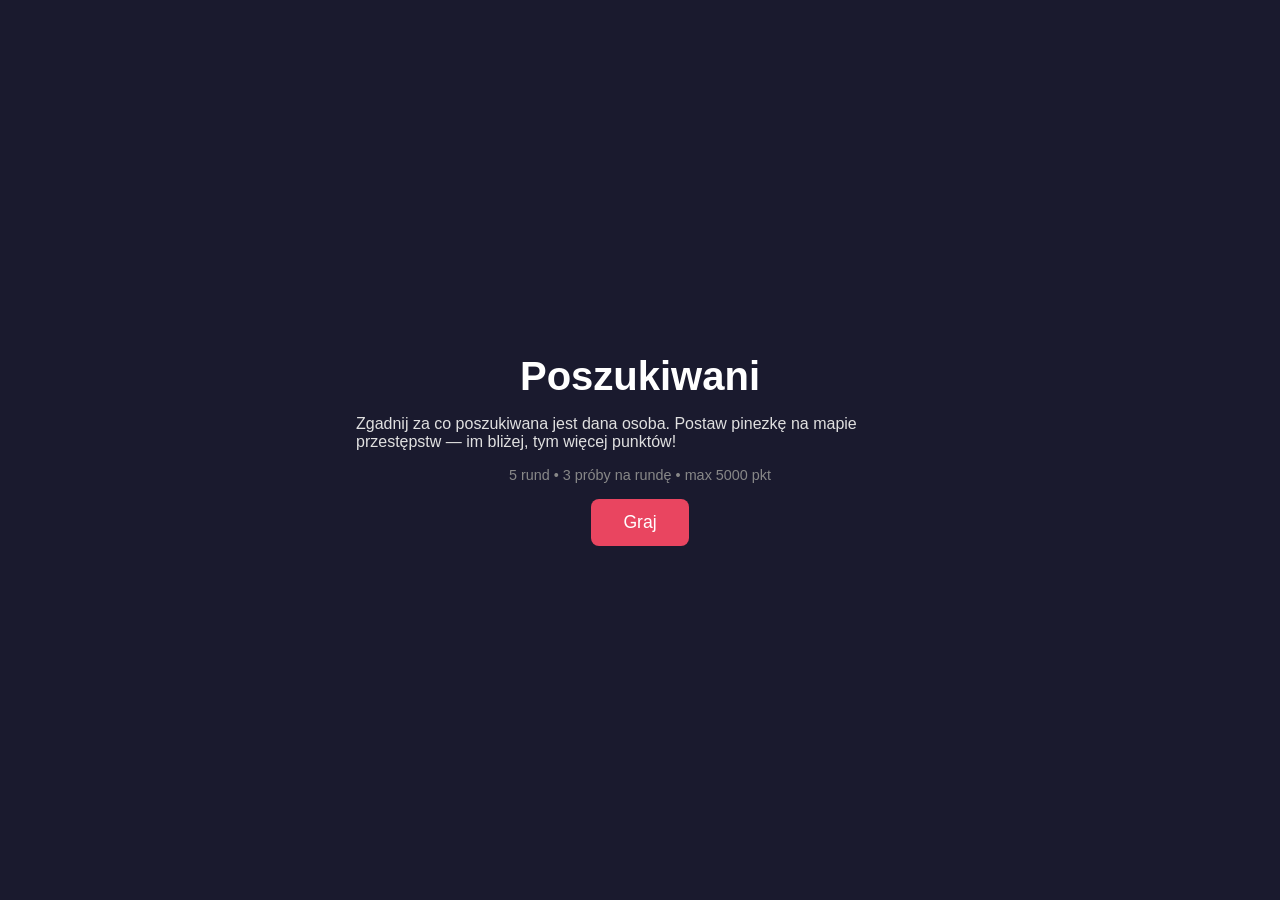
==== public/index.html @ fd069871 "chore: scaffold project structure with HTML, CSS, and config Co-Authored-By: Claude Sonnet 4.6 <nore" ====
<!DOCTYPE html>
<html lang="pl">
<head>
    <meta charset="UTF-8">
    <meta name="viewport" content="width=device-width, initial-scale=1.0">
    <title>Poszukiwani - Zgadnij za co</title>
    <link rel="stylesheet" href="css/style.css">
</head>
<body>
    <div id="screen-start" class="screen active">
        <h1>Poszukiwani</h1>
        <p>Zgadnij za co poszukiwana jest dana osoba. Postaw pinezkę na mapie przestępstw — im bliżej, tym więcej punktów!</p>
        <p class="rules">5 rund &bull; 3 próby na rundę &bull; max 5000 pkt</p>
        <button id="btn-play">Graj</button>
    </div>

    <div id="screen-round" class="screen">
        <div class="round-header">
            <span id="round-counter">Runda 1/5</span>
            <span id="attempt-counter">Próba 1/3</span>
            <span id="round-score">0 pkt</span>
        </div>
        <div class="round-content">
            <div class="person-panel">
                <img id="person-photo" src="" alt="Zdjęcie poszukiwanego">
                <div class="person-info">
                    <p id="person-name"></p>
                    <p id="person-age"></p>
                    <p id="person-gender"></p>
                    <p id="person-region"></p>
                </div>
            </div>
            <div id="map-container"></div>
        </div>
        <div id="feedback" class="feedback hidden"></div>
        <button id="btn-next" class="hidden">Następna runda</button>
    </div>

    <div id="screen-end" class="screen">
        <h2>Wynik</h2>
        <p id="total-score"></p>
        <div id="round-summary"></div>
        <button id="btn-share">Udostępnij wynik</button>
        <p id="share-confirm" class="hidden">Skopiowano!</p>
        <button id="btn-replay" disabled title="Nowa gra dostępna jutro">Zagraj ponownie</button>
    </div>

    <div id="screen-error" class="screen">
        <h2>Błąd</h2>
        <p>Nie udało się załadować danych. Spróbuj odświeżyć stronę.</p>
        <p id="error-details" style="color:#888;font-size:0.8rem;"></p>
    </div>

    <script src="js/scoring.js"></script>
    <script src="js/daily.js"></script>
    <script src="js/storage.js"></script>
    <script src="js/map.js"></script>
    <script src="js/share.js"></script>
    <script src="js/app.js"></script>
    <script src="js/main.js"></script>
</body>
</html>
---- public/css/style.css ----
* { margin: 0; padding: 0; box-sizing: border-box; }

body {
    font-family: -apple-system, BlinkMacSystemFont, 'Segoe UI', sans-serif;
    background: #1a1a2e;
    color: #e0e0e0;
    min-height: 100vh;
    display: flex;
    justify-content: center;
    align-items: center;
}

.screen { display: none; width: 100%; max-width: 600px; padding: 1rem; }
.screen.active { display: flex; flex-direction: column; align-items: center; gap: 1rem; }

h1 { font-size: 2.5rem; color: #fff; }
h2 { font-size: 1.8rem; color: #fff; }

button {
    background: #e94560;
    color: #fff;
    border: none;
    padding: 0.8rem 2rem;
    font-size: 1.1rem;
    border-radius: 8px;
    cursor: pointer;
    transition: background 0.2s;
}
button:hover { background: #c73e54; }
button:disabled { background: #555; cursor: not-allowed; }

.hidden { display: none !important; }

.round-header {
    display: flex;
    justify-content: space-between;
    width: 100%;
    padding: 0.5rem 0;
    font-size: 0.9rem;
    color: #aaa;
}

.round-content {
    display: flex;
    flex-direction: column;
    gap: 1rem;
    width: 100%;
}

.person-panel {
    display: flex;
    gap: 1rem;
    align-items: center;
    background: #16213e;
    border-radius: 12px;
    padding: 1rem;
}

#person-photo {
    width: 120px;
    height: 150px;
    object-fit: cover;
    border-radius: 8px;
    background: #2a2a4a;
}

.person-info { font-size: 0.95rem; }
.person-info p { margin: 0.25rem 0; }

#map-container {
    width: 100%;
    aspect-ratio: 4/3;
    background: #16213e;
    border-radius: 12px;
    cursor: crosshair;
    position: relative;
    overflow: hidden;
}

.feedback {
    text-align: center;
    padding: 1rem;
    border-radius: 8px;
    font-size: 1.1rem;
    width: 100%;
}
.feedback.green { background: #1b5e20; color: #a5d6a7; }
.feedback.yellow { background: #f57f17; color: #fff9c4; }
.feedback.red { background: #b71c1c; color: #ef9a9a; }

.rules { color: #888; font-size: 0.9rem; }

#round-summary {
    width: 100%;
    display: flex;
    flex-direction: column;
    gap: 0.5rem;
}

.summary-row {
    display: flex;
    align-items: center;
    gap: 0.75rem;
    background: #16213e;
    border-radius: 8px;
    padding: 0.5rem 0.75rem;
}

.summary-row img {
    width: 48px;
    height: 60px;
    object-fit: cover;
    border-radius: 4px;
}

.summary-row .info { flex: 1; font-size: 0.85rem; }
.summary-row .score { font-weight: bold; font-size: 1rem; }

#share-confirm { color: #a5d6a7; }
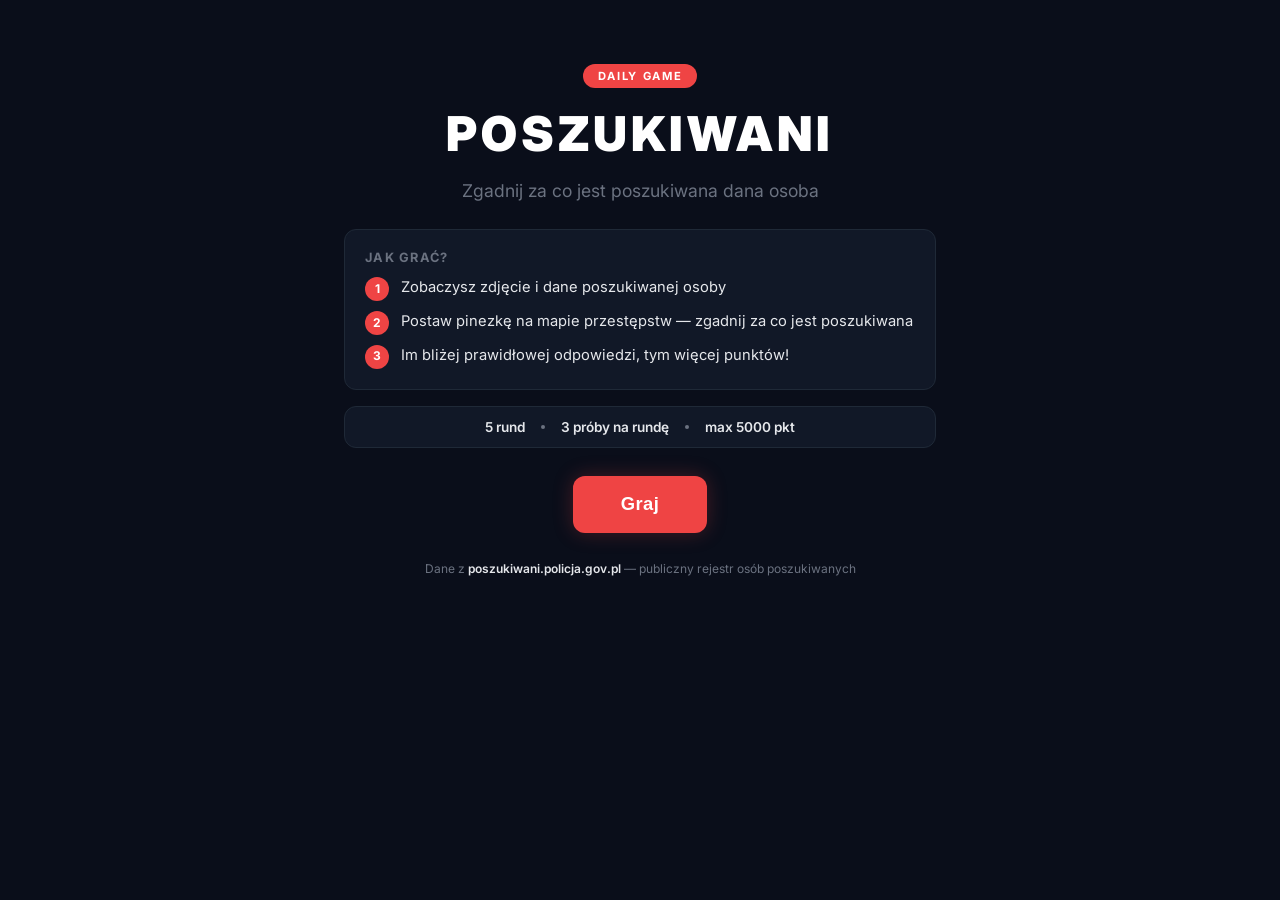
==== commit 95891352: "fix: overhaul UI design, improve descriptions, fix placeholder SVG" ====
--- a/public/index.html
+++ b/public/index.html
@@ -5,50 +5,93 @@
     <meta name="viewport" content="width=device-width, initial-scale=1.0">
     <title>Poszukiwani - Zgadnij za co</title>
     <link rel="stylesheet" href="css/style.css">
+    <link rel="preconnect" href="https://fonts.googleapis.com">
+    <link href="https://fonts.googleapis.com/css2?family=Inter:wght@400;600;700;900&display=swap" rel="stylesheet">
 </head>
 <body>
     <div id="screen-start" class="screen active">
-        <h1>Poszukiwani</h1>
-        <p>Zgadnij za co poszukiwana jest dana osoba. Postaw pinezkę na mapie przestępstw — im bliżej, tym więcej punktów!</p>
-        <p class="rules">5 rund &bull; 3 próby na rundę &bull; max 5000 pkt</p>
-        <button id="btn-play">Graj</button>
+        <div class="start-badge">DAILY GAME</div>
+        <h1>POSZUKIWANI</h1>
+        <p class="subtitle">Zgadnij za co jest poszukiwana dana osoba</p>
+        <div class="start-description">
+            <div class="how-it-works">
+                <h3>Jak grać?</h3>
+                <div class="step">
+                    <span class="step-num">1</span>
+                    <span>Zobaczysz zdjęcie i dane poszukiwanej osoby</span>
+                </div>
+                <div class="step">
+                    <span class="step-num">2</span>
+                    <span>Postaw pinezkę na mapie przestępstw — zgadnij za co jest poszukiwana</span>
+                </div>
+                <div class="step">
+                    <span class="step-num">3</span>
+                    <span>Im bliżej prawidłowej odpowiedzi, tym więcej punktów!</span>
+                </div>
+            </div>
+            <div class="rules-box">
+                <span class="rule-item">5 rund</span>
+                <span class="rule-divider"></span>
+                <span class="rule-item">3 próby na rundę</span>
+                <span class="rule-divider"></span>
+                <span class="rule-item">max 5000 pkt</span>
+            </div>
+        </div>
+        <button id="btn-play" class="btn-primary btn-large">Graj</button>
+        <p class="data-source">Dane z <strong>poszukiwani.policja.gov.pl</strong> — publiczny rejestr osób poszukiwanych</p>
     </div>
 
     <div id="screen-round" class="screen">
         <div class="round-header">
-            <span id="round-counter">Runda 1/5</span>
-            <span id="attempt-counter">Próba 1/3</span>
-            <span id="round-score">0 pkt</span>
+            <div class="round-badge" id="round-counter">Runda 1/5</div>
+            <div class="attempt-pills" id="attempt-counter">
+                <span class="pill active"></span>
+                <span class="pill"></span>
+                <span class="pill"></span>
+            </div>
+            <div class="score-display" id="round-score">0 pkt</div>
         </div>
         <div class="round-content">
             <div class="person-panel">
-                <img id="person-photo" src="" alt="Zdjęcie poszukiwanego">
+                <div class="photo-frame">
+                    <img id="person-photo" src="" alt="Zdjęcie poszukiwanego">
+                    <div class="photo-label">POSZUKIWANY</div>
+                </div>
                 <div class="person-info">
-                    <p id="person-name"></p>
-                    <p id="person-age"></p>
-                    <p id="person-gender"></p>
-                    <p id="person-region"></p>
+                    <p id="person-name" class="person-name"></p>
+                    <div class="person-details">
+                        <p id="person-age"><span class="label">Wiek:</span> <span class="value"></span></p>
+                        <p id="person-gender"><span class="label">Płeć:</span> <span class="value"></span></p>
+                        <p id="person-region"><span class="label">Region:</span> <span class="value"></span></p>
+                    </div>
                 </div>
             </div>
+            <div class="map-instruction">Kliknij na mapie, aby postawić pinezkę</div>
             <div id="map-container"></div>
         </div>
         <div id="feedback" class="feedback hidden"></div>
-        <button id="btn-next" class="hidden">Następna runda</button>
+        <button id="btn-next" class="btn-primary hidden">Następna runda</button>
     </div>
 
     <div id="screen-end" class="screen">
-        <h2>Wynik</h2>
-        <p id="total-score"></p>
+        <div class="end-header">
+            <h2>Wynik końcowy</h2>
+            <p id="total-score" class="total-score"></p>
+        </div>
         <div id="round-summary"></div>
-        <button id="btn-share">Udostępnij wynik</button>
-        <p id="share-confirm" class="hidden">Skopiowano!</p>
-        <button id="btn-replay" disabled title="Nowa gra dostępna jutro">Zagraj ponownie</button>
+        <div class="end-actions">
+            <button id="btn-share" class="btn-primary">Udostępnij wynik</button>
+            <p id="share-confirm" class="hidden share-confirm">Skopiowano do schowka!</p>
+            <button id="btn-replay" class="btn-secondary" disabled title="Nowa gra dostępna jutro">Zagraj ponownie jutro</button>
+        </div>
     </div>
 
     <div id="screen-error" class="screen">
-        <h2>Błąd</h2>
-        <p>Nie udało się załadować danych. Spróbuj odświeżyć stronę.</p>
-        <p id="error-details" style="color:#888;font-size:0.8rem;"></p>
+        <div class="error-icon">!</div>
+        <h2>Błąd ładowania</h2>
+        <p>Nie udało się załadować danych gry. Spróbuj odświeżyć stronę.</p>
+        <p id="error-details" class="error-details"></p>
+        <button class="btn-primary" onclick="location.reload()">Odśwież</button>
     </div>
 
     <script src="js/scoring.js"></script>
--- a/public/css/style.css
+++ b/public/css/style.css
@@ -1,77 +1,338 @@
 * { margin: 0; padding: 0; box-sizing: border-box; }
 
+:root {
+    --bg-dark: #0a0e1a;
+    --bg-card: #111827;
+    --bg-card-hover: #1a2235;
+    --accent: #ef4444;
+    --accent-hover: #dc2626;
+    --accent-glow: rgba(239, 68, 68, 0.25);
+    --text: #e5e7eb;
+    --text-dim: #6b7280;
+    --text-bright: #ffffff;
+    --green: #22c55e;
+    --green-bg: #14532d;
+    --yellow: #eab308;
+    --yellow-bg: #713f12;
+    --red: #ef4444;
+    --red-bg: #7f1d1d;
+    --border: #1f2937;
+    --radius: 12px;
+}
+
 body {
-    font-family: -apple-system, BlinkMacSystemFont, 'Segoe UI', sans-serif;
-    background: #1a1a2e;
-    color: #e0e0e0;
+    font-family: 'Inter', -apple-system, BlinkMacSystemFont, 'Segoe UI', sans-serif;
+    background: var(--bg-dark);
+    color: var(--text);
     min-height: 100vh;
     display: flex;
     justify-content: center;
-    align-items: center;
-}
-
-.screen { display: none; width: 100%; max-width: 600px; padding: 1rem; }
-.screen.active { display: flex; flex-direction: column; align-items: center; gap: 1rem; }
-
-h1 { font-size: 2.5rem; color: #fff; }
-h2 { font-size: 1.8rem; color: #fff; }
-
-button {
-    background: #e94560;
-    color: #fff;
+    align-items: flex-start;
+    padding: 1rem;
+}
+
+.screen {
+    display: none;
+    width: 100%;
+    max-width: 640px;
+    padding: 1.5rem;
+    margin: 0 auto;
+}
+
+.screen.active {
+    display: flex;
+    flex-direction: column;
+    align-items: center;
+    gap: 1.25rem;
+}
+
+/* ===== BUTTONS ===== */
+
+.btn-primary {
+    background: var(--accent);
+    color: var(--text-bright);
     border: none;
-    padding: 0.8rem 2rem;
+    padding: 0.9rem 2.5rem;
+    font-size: 1.05rem;
+    font-weight: 600;
+    border-radius: var(--radius);
+    cursor: pointer;
+    transition: all 0.2s;
+    letter-spacing: 0.02em;
+    box-shadow: 0 0 20px var(--accent-glow);
+}
+.btn-primary:hover { background: var(--accent-hover); transform: translateY(-1px); }
+.btn-primary:active { transform: translateY(0); }
+
+.btn-large { padding: 1.1rem 3rem; font-size: 1.15rem; }
+
+.btn-secondary {
+    background: transparent;
+    color: var(--text-dim);
+    border: 1px solid var(--border);
+    padding: 0.7rem 1.5rem;
+    font-size: 0.9rem;
+    font-weight: 500;
+    border-radius: var(--radius);
+    cursor: pointer;
+    transition: all 0.2s;
+}
+.btn-secondary:hover { border-color: var(--text-dim); color: var(--text); }
+.btn-secondary:disabled { opacity: 0.4; cursor: not-allowed; }
+
+.hidden { display: none !important; }
+
+/* ===== START SCREEN ===== */
+
+#screen-start { text-align: center; padding-top: 3rem; }
+
+.start-badge {
+    background: var(--accent);
+    color: var(--text-bright);
+    font-size: 0.7rem;
+    font-weight: 700;
+    letter-spacing: 0.15em;
+    padding: 0.3rem 0.9rem;
+    border-radius: 100px;
+    display: inline-block;
+}
+
+h1 {
+    font-size: 3rem;
+    font-weight: 900;
+    color: var(--text-bright);
+    letter-spacing: 0.08em;
+    line-height: 1.1;
+}
+
+.subtitle {
     font-size: 1.1rem;
-    border-radius: 8px;
-    cursor: pointer;
-    transition: background 0.2s;
-}
-button:hover { background: #c73e54; }
-button:disabled { background: #555; cursor: not-allowed; }
-
-.hidden { display: none !important; }
+    color: var(--text-dim);
+    max-width: 360px;
+}
+
+.start-description {
+    width: 100%;
+    display: flex;
+    flex-direction: column;
+    gap: 1rem;
+    margin: 0.5rem 0;
+}
+
+.how-it-works {
+    background: var(--bg-card);
+    border: 1px solid var(--border);
+    border-radius: var(--radius);
+    padding: 1.25rem;
+    text-align: left;
+}
+
+.how-it-works h3 {
+    font-size: 0.8rem;
+    font-weight: 700;
+    color: var(--text-dim);
+    text-transform: uppercase;
+    letter-spacing: 0.1em;
+    margin-bottom: 0.75rem;
+}
+
+.step {
+    display: flex;
+    align-items: flex-start;
+    gap: 0.75rem;
+    margin-bottom: 0.6rem;
+    font-size: 0.92rem;
+    color: var(--text);
+    line-height: 1.4;
+}
+
+.step:last-child { margin-bottom: 0; }
+
+.step-num {
+    flex-shrink: 0;
+    width: 24px;
+    height: 24px;
+    background: var(--accent);
+    color: var(--text-bright);
+    border-radius: 50%;
+    display: flex;
+    align-items: center;
+    justify-content: center;
+    font-size: 0.75rem;
+    font-weight: 700;
+}
+
+.rules-box {
+    display: flex;
+    justify-content: center;
+    align-items: center;
+    gap: 1rem;
+    padding: 0.75rem;
+    background: var(--bg-card);
+    border: 1px solid var(--border);
+    border-radius: var(--radius);
+}
+
+.rule-item {
+    font-size: 0.85rem;
+    font-weight: 600;
+    color: var(--text);
+}
+
+.rule-divider {
+    width: 4px;
+    height: 4px;
+    background: var(--text-dim);
+    border-radius: 50%;
+}
+
+.data-source {
+    font-size: 0.75rem;
+    color: var(--text-dim);
+    margin-top: 0.5rem;
+}
+
+.data-source strong { color: var(--text); font-weight: 600; }
+
+/* ===== ROUND SCREEN ===== */
 
 .round-header {
     display: flex;
     justify-content: space-between;
+    align-items: center;
     width: 100%;
     padding: 0.5rem 0;
-    font-size: 0.9rem;
-    color: #aaa;
+}
+
+.round-badge {
+    background: var(--bg-card);
+    border: 1px solid var(--border);
+    padding: 0.35rem 0.75rem;
+    border-radius: 100px;
+    font-size: 0.8rem;
+    font-weight: 600;
+    color: var(--text);
+}
+
+.attempt-pills {
+    display: flex;
+    gap: 0.35rem;
+}
+
+.pill {
+    width: 28px;
+    height: 6px;
+    background: var(--border);
+    border-radius: 100px;
+    transition: background 0.3s;
+}
+
+.pill.active { background: var(--accent); }
+.pill.used { background: var(--text-dim); }
+
+.score-display {
+    font-size: 0.95rem;
+    font-weight: 700;
+    color: var(--text-bright);
+    min-width: 60px;
+    text-align: right;
 }
 
 .round-content {
     display: flex;
     flex-direction: column;
+    gap: 0.75rem;
+    width: 100%;
+}
+
+.person-panel {
+    display: flex;
     gap: 1rem;
-    width: 100%;
-}
-
-.person-panel {
-    display: flex;
-    gap: 1rem;
-    align-items: center;
-    background: #16213e;
-    border-radius: 12px;
+    align-items: stretch;
+    background: var(--bg-card);
+    border: 1px solid var(--border);
+    border-radius: var(--radius);
     padding: 1rem;
 }
 
+.photo-frame {
+    position: relative;
+    flex-shrink: 0;
+}
+
 #person-photo {
-    width: 120px;
-    height: 150px;
+    width: 110px;
+    height: 140px;
     object-fit: cover;
     border-radius: 8px;
-    background: #2a2a4a;
-}
-
-.person-info { font-size: 0.95rem; }
-.person-info p { margin: 0.25rem 0; }
+    background: #1a1a2e;
+    display: block;
+    border: 2px solid var(--border);
+}
+
+.photo-label {
+    position: absolute;
+    bottom: 4px;
+    left: 50%;
+    transform: translateX(-50%);
+    background: var(--accent);
+    color: var(--text-bright);
+    font-size: 0.55rem;
+    font-weight: 700;
+    letter-spacing: 0.12em;
+    padding: 0.15rem 0.5rem;
+    border-radius: 4px;
+    white-space: nowrap;
+}
+
+.person-info {
+    display: flex;
+    flex-direction: column;
+    justify-content: center;
+    gap: 0.5rem;
+    min-width: 0;
+}
+
+.person-name {
+    font-size: 1.2rem;
+    font-weight: 700;
+    color: var(--text-bright);
+}
+
+.person-details {
+    display: flex;
+    flex-direction: column;
+    gap: 0.25rem;
+}
+
+.person-details p {
+    font-size: 0.85rem;
+    color: var(--text);
+}
+
+.person-details .label {
+    color: var(--text-dim);
+    font-weight: 500;
+}
+
+.person-details .value {
+    font-weight: 600;
+}
+
+.map-instruction {
+    text-align: center;
+    font-size: 0.8rem;
+    color: var(--text-dim);
+    font-weight: 500;
+    padding: 0.25rem 0;
+}
 
 #map-container {
     width: 100%;
     aspect-ratio: 4/3;
-    background: #16213e;
-    border-radius: 12px;
+    background: var(--bg-card);
+    border: 1px solid var(--border);
+    border-radius: var(--radius);
     cursor: crosshair;
     position: relative;
     overflow: hidden;
@@ -79,41 +340,126 @@
 
 .feedback {
     text-align: center;
-    padding: 1rem;
+    padding: 0.9rem 1rem;
+    border-radius: var(--radius);
+    font-size: 1rem;
+    font-weight: 600;
+    width: 100%;
+    border: 1px solid transparent;
+}
+.feedback.green { background: var(--green-bg); color: var(--green); border-color: #16a34a33; }
+.feedback.yellow { background: var(--yellow-bg); color: var(--yellow); border-color: #ca8a0433; }
+.feedback.red { background: var(--red-bg); color: var(--red); border-color: #ef444433; }
+
+/* ===== END SCREEN ===== */
+
+.end-header {
+    text-align: center;
+    padding: 1rem 0;
+}
+
+.end-header h2 {
+    font-size: 1.5rem;
+    font-weight: 700;
+    color: var(--text-bright);
+    margin-bottom: 0.5rem;
+}
+
+.total-score {
+    font-size: 2.2rem;
+    font-weight: 900;
+    letter-spacing: 0.02em;
+}
+
+.total-score.green { color: var(--green); }
+.total-score.yellow { color: var(--yellow); }
+.total-score.red { color: var(--red); }
+
+#round-summary {
+    width: 100%;
+    display: flex;
+    flex-direction: column;
+    gap: 0.5rem;
+}
+
+.summary-row {
+    display: flex;
+    align-items: center;
+    gap: 0.75rem;
+    background: var(--bg-card);
+    border: 1px solid var(--border);
+    border-radius: var(--radius);
+    padding: 0.65rem 0.85rem;
+}
+
+.summary-row img {
+    width: 44px;
+    height: 55px;
+    object-fit: cover;
+    border-radius: 6px;
+    border: 1px solid var(--border);
+}
+
+.summary-row .info {
+    flex: 1;
+    font-size: 0.85rem;
+    color: var(--text);
+}
+
+.summary-row .score {
+    font-weight: 700;
+    font-size: 1rem;
+}
+
+.end-actions {
+    display: flex;
+    flex-direction: column;
+    align-items: center;
+    gap: 0.75rem;
+    width: 100%;
+    padding-top: 0.5rem;
+}
+
+.share-confirm {
+    color: var(--green);
+    font-size: 0.85rem;
+    font-weight: 600;
+}
+
+/* ===== ERROR SCREEN ===== */
+
+.error-icon {
+    width: 56px;
+    height: 56px;
+    border-radius: 50%;
+    background: var(--red-bg);
+    color: var(--red);
+    font-size: 1.8rem;
+    font-weight: 900;
+    display: flex;
+    align-items: center;
+    justify-content: center;
+    border: 2px solid var(--red);
+}
+
+.error-details {
+    color: var(--text-dim);
+    font-size: 0.8rem;
+    font-family: monospace;
+    background: var(--bg-card);
+    padding: 0.5rem 1rem;
     border-radius: 8px;
-    font-size: 1.1rem;
-    width: 100%;
-}
-.feedback.green { background: #1b5e20; color: #a5d6a7; }
-.feedback.yellow { background: #f57f17; color: #fff9c4; }
-.feedback.red { background: #b71c1c; color: #ef9a9a; }
-
-.rules { color: #888; font-size: 0.9rem; }
-
-#round-summary {
-    width: 100%;
-    display: flex;
-    flex-direction: column;
-    gap: 0.5rem;
-}
-
-.summary-row {
-    display: flex;
-    align-items: center;
-    gap: 0.75rem;
-    background: #16213e;
-    border-radius: 8px;
-    padding: 0.5rem 0.75rem;
-}
-
-.summary-row img {
-    width: 48px;
-    height: 60px;
-    object-fit: cover;
-    border-radius: 4px;
-}
-
-.summary-row .info { flex: 1; font-size: 0.85rem; }
-.summary-row .score { font-weight: bold; font-size: 1rem; }
-
-#share-confirm { color: #a5d6a7; }
+    border: 1px solid var(--border);
+}
+
+/* ===== MOBILE ===== */
+
+@media (max-width: 480px) {
+    h1 { font-size: 2.2rem; }
+    .subtitle { font-size: 0.95rem; }
+    .person-panel { padding: 0.75rem; gap: 0.75rem; }
+    #person-photo { width: 90px; height: 115px; }
+    .person-name { font-size: 1rem; }
+    .rules-box { flex-wrap: wrap; gap: 0.5rem; }
+    .rule-divider { display: none; }
+}
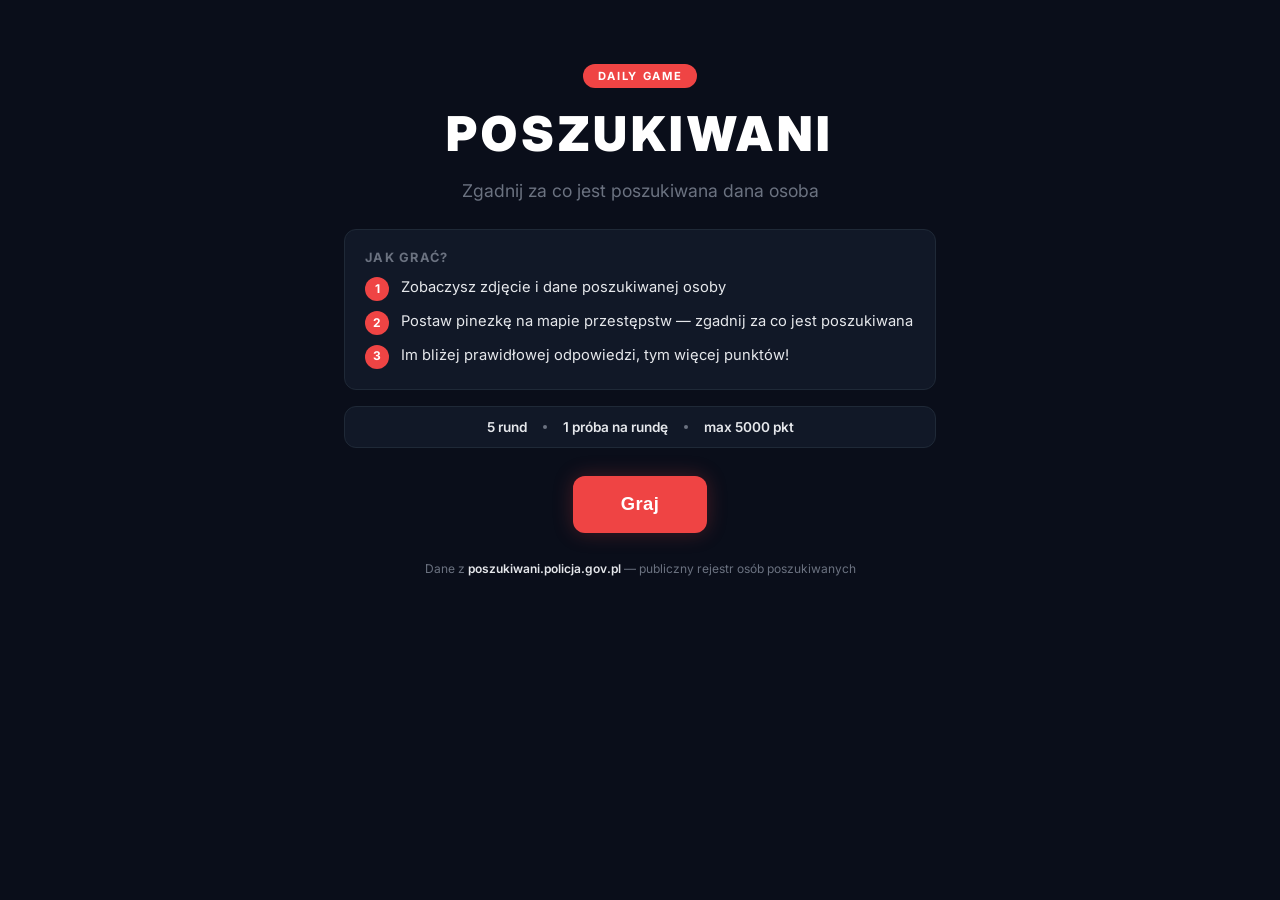
==== commit af5ba43a: "fix: single attempt, large photo, filter no-photo records, expand map categories to 20" ====
--- a/public/index.html
+++ b/public/index.html
@@ -32,7 +32,7 @@
             <div class="rules-box">
                 <span class="rule-item">5 rund</span>
                 <span class="rule-divider"></span>
-                <span class="rule-item">3 próby na rundę</span>
+                <span class="rule-item">1 próba na rundę</span>
                 <span class="rule-divider"></span>
                 <span class="rule-item">max 5000 pkt</span>
             </div>
@@ -46,8 +46,6 @@
             <div class="round-badge" id="round-counter">Runda 1/5</div>
             <div class="attempt-pills" id="attempt-counter">
                 <span class="pill active"></span>
-                <span class="pill"></span>
-                <span class="pill"></span>
             </div>
             <div class="score-display" id="round-score">0 pkt</div>
         </div>
--- a/public/css/style.css
+++ b/public/css/style.css
@@ -247,23 +247,25 @@
 
 .person-panel {
     display: flex;
-    gap: 1rem;
-    align-items: stretch;
+    flex-direction: column;
+    gap: 0.75rem;
     background: var(--bg-card);
     border: 1px solid var(--border);
     border-radius: var(--radius);
     padding: 1rem;
+    align-items: center;
 }
 
 .photo-frame {
     position: relative;
-    flex-shrink: 0;
+    width: 100%;
+    text-align: center;
 }
 
 #person-photo {
-    width: 110px;
-    height: 140px;
-    object-fit: cover;
+    width: 100%;
+    max-height: 50vh;
+    object-fit: contain;
     border-radius: 8px;
     background: #1a1a2e;
     display: block;
@@ -287,22 +289,27 @@
 
 .person-info {
     display: flex;
-    flex-direction: column;
-    justify-content: center;
-    gap: 0.5rem;
-    min-width: 0;
+    flex-direction: row;
+    flex-wrap: wrap;
+    justify-content: center;
+    gap: 0.5rem 1.5rem;
+    width: 100%;
 }
 
 .person-name {
     font-size: 1.2rem;
     font-weight: 700;
     color: var(--text-bright);
+    width: 100%;
+    text-align: center;
 }
 
 .person-details {
     display: flex;
-    flex-direction: column;
-    gap: 0.25rem;
+    flex-direction: row;
+    gap: 0.5rem 1.5rem;
+    flex-wrap: wrap;
+    justify-content: center;
 }
 
 .person-details p {
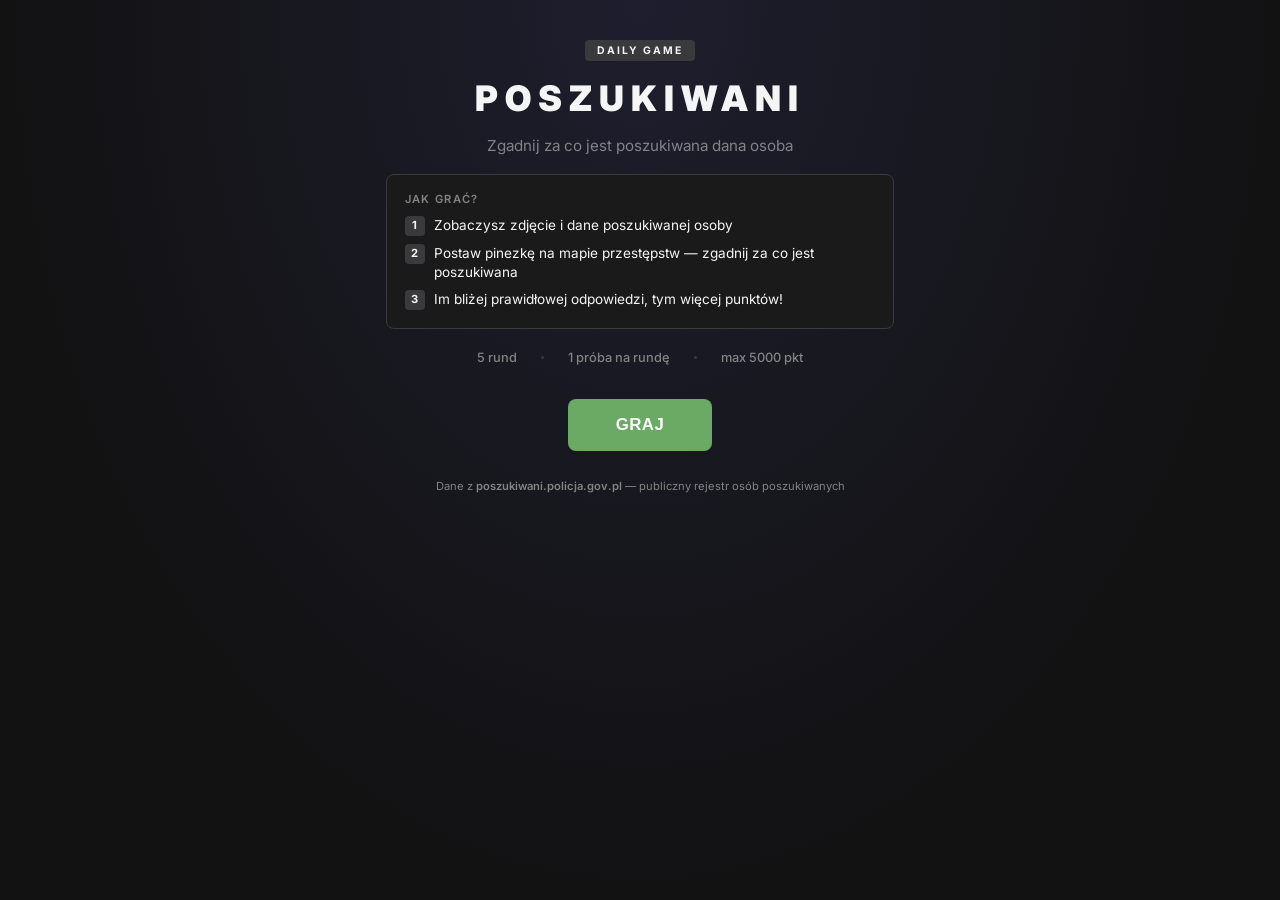
==== commit 4cebe7ca: "design: modern clean UI with dot grid map, running total, score animations, stat boxes" ====
--- a/public/index.html
+++ b/public/index.html
@@ -44,10 +44,11 @@
     <div id="screen-round" class="screen">
         <div class="round-header">
             <div class="round-badge" id="round-counter">Runda 1/5</div>
-            <div class="attempt-pills" id="attempt-counter">
-                <span class="pill active"></span>
+            <div class="round-badge" id="attempt-counter">1 próba</div>
+            <div style="text-align:right">
+                <div class="score-display" id="round-score">0</div>
+                <div class="running-total" id="running-total">Suma: 0</div>
             </div>
-            <div class="score-display" id="round-score">0 pkt</div>
         </div>
         <div class="round-content">
             <div class="person-panel">
@@ -76,6 +77,7 @@
             <h2>Wynik końcowy</h2>
             <p id="total-score" class="total-score"></p>
         </div>
+        <div class="stats-row" id="stats-row"></div>
         <div id="round-summary"></div>
         <div class="end-actions">
             <button id="btn-share" class="btn-primary">Udostępnij wynik</button>
--- a/public/css/style.css
+++ b/public/css/style.css
@@ -1,472 +1,450 @@
 * { margin: 0; padding: 0; box-sizing: border-box; }
 
 :root {
-    --bg-dark: #0a0e1a;
-    --bg-card: #111827;
-    --bg-card-hover: #1a2235;
-    --accent: #ef4444;
-    --accent-hover: #dc2626;
-    --accent-glow: rgba(239, 68, 68, 0.25);
-    --text: #e5e7eb;
-    --text-dim: #6b7280;
-    --text-bright: #ffffff;
-    --green: #22c55e;
-    --green-bg: #14532d;
-    --yellow: #eab308;
-    --yellow-bg: #713f12;
-    --red: #ef4444;
-    --red-bg: #7f1d1d;
-    --border: #1f2937;
-    --radius: 12px;
+    --bg: #121213;
+    --bg-surface: #1a1a1b;
+    --bg-elevated: #2c2c2e;
+    --border: #3a3a3c;
+    --text: #f5f5f5;
+    --text-dim: #818384;
+    --green: #538d4e;
+    --green-light: #6aaa64;
+    --yellow: #b59f3b;
+    --red: #d32f2f;
+    --accent: #6aaa64;
+    --radius: 8px;
 }
 
 body {
     font-family: 'Inter', -apple-system, BlinkMacSystemFont, 'Segoe UI', sans-serif;
-    background: var(--bg-dark);
+    background: var(--bg);
+    background-image: radial-gradient(ellipse at 50% 0%, #1e1e2e 0%, var(--bg) 70%);
     color: var(--text);
     min-height: 100vh;
     display: flex;
     justify-content: center;
-    align-items: flex-start;
-    padding: 1rem;
+    padding: 0;
 }
 
 .screen {
     display: none;
     width: 100%;
-    max-width: 640px;
-    padding: 1.5rem;
+    max-width: 540px;
+    padding: 1.25rem 1rem;
     margin: 0 auto;
 }
-
 .screen.active {
     display: flex;
     flex-direction: column;
     align-items: center;
-    gap: 1.25rem;
+    gap: 1rem;
 }
 
 /* ===== BUTTONS ===== */
-
 .btn-primary {
     background: var(--accent);
-    color: var(--text-bright);
+    color: #fff;
     border: none;
-    padding: 0.9rem 2.5rem;
-    font-size: 1.05rem;
+    padding: 0.85rem 2.5rem;
+    font-size: 1rem;
     font-weight: 600;
     border-radius: var(--radius);
     cursor: pointer;
-    transition: all 0.2s;
-    letter-spacing: 0.02em;
-    box-shadow: 0 0 20px var(--accent-glow);
-}
-.btn-primary:hover { background: var(--accent-hover); transform: translateY(-1px); }
+    transition: all 0.15s;
+    letter-spacing: 0.03em;
+    text-transform: uppercase;
+}
+.btn-primary:hover { background: var(--green); transform: translateY(-1px); }
 .btn-primary:active { transform: translateY(0); }
-
-.btn-large { padding: 1.1rem 3rem; font-size: 1.15rem; }
+.btn-large { padding: 1rem 3rem; font-size: 1.05rem; }
 
 .btn-secondary {
     background: transparent;
     color: var(--text-dim);
     border: 1px solid var(--border);
-    padding: 0.7rem 1.5rem;
-    font-size: 0.9rem;
+    padding: 0.65rem 1.5rem;
+    font-size: 0.85rem;
     font-weight: 500;
     border-radius: var(--radius);
     cursor: pointer;
-    transition: all 0.2s;
-}
-.btn-secondary:hover { border-color: var(--text-dim); color: var(--text); }
-.btn-secondary:disabled { opacity: 0.4; cursor: not-allowed; }
+}
+.btn-secondary:disabled { opacity: 0.3; cursor: not-allowed; }
 
 .hidden { display: none !important; }
 
+/* ===== ANIMATIONS ===== */
+@keyframes pop-in {
+    0% { opacity: 0; transform: scale(0.3); }
+    60% { opacity: 1; transform: scale(1.08); }
+    100% { transform: scale(1); }
+}
+@keyframes fade-up {
+    from { opacity: 0; transform: translateY(12px); }
+    to { opacity: 1; transform: translateY(0); }
+}
+@keyframes count-pulse {
+    0%, 100% { transform: scale(1); }
+    50% { transform: scale(1.15); }
+}
+@media (prefers-reduced-motion: reduce) {
+    * { animation: none !important; transition: none !important; }
+}
+
 /* ===== START SCREEN ===== */
-
-#screen-start { text-align: center; padding-top: 3rem; }
+#screen-start { text-align: center; padding-top: 2.5rem; }
 
 .start-badge {
-    background: var(--accent);
-    color: var(--text-bright);
+    background: var(--border);
+    color: var(--text);
+    font-size: 0.65rem;
+    font-weight: 700;
+    letter-spacing: 0.2em;
+    padding: 0.25rem 0.75rem;
+    border-radius: 4px;
+}
+
+h1 {
+    font-size: 2.2rem;
+    font-weight: 900;
+    color: var(--text);
+    letter-spacing: 0.2em;
+    text-transform: uppercase;
+}
+
+.subtitle {
+    font-size: 0.95rem;
+    color: var(--text-dim);
+    line-height: 1.5;
+}
+
+.start-description { width: 100%; }
+
+.how-it-works {
+    background: var(--bg-surface);
+    border: 1px solid var(--border);
+    border-radius: var(--radius);
+    padding: 1.1rem;
+    text-align: left;
+    margin-bottom: 0.75rem;
+}
+.how-it-works h3 {
     font-size: 0.7rem;
-    font-weight: 700;
-    letter-spacing: 0.15em;
-    padding: 0.3rem 0.9rem;
-    border-radius: 100px;
-    display: inline-block;
-}
-
-h1 {
-    font-size: 3rem;
-    font-weight: 900;
-    color: var(--text-bright);
-    letter-spacing: 0.08em;
-    line-height: 1.1;
-}
-
-.subtitle {
-    font-size: 1.1rem;
-    color: var(--text-dim);
-    max-width: 360px;
-}
-
-.start-description {
-    width: 100%;
-    display: flex;
-    flex-direction: column;
-    gap: 1rem;
-    margin: 0.5rem 0;
-}
-
-.how-it-works {
-    background: var(--bg-card);
-    border: 1px solid var(--border);
-    border-radius: var(--radius);
-    padding: 1.25rem;
-    text-align: left;
-}
-
-.how-it-works h3 {
-    font-size: 0.8rem;
-    font-weight: 700;
-    color: var(--text-dim);
-    text-transform: uppercase;
-    letter-spacing: 0.1em;
-    margin-bottom: 0.75rem;
-}
-
+    font-weight: 600;
+    color: var(--text-dim);
+    text-transform: uppercase;
+    letter-spacing: 0.12em;
+    margin-bottom: 0.6rem;
+}
 .step {
     display: flex;
     align-items: flex-start;
-    gap: 0.75rem;
-    margin-bottom: 0.6rem;
-    font-size: 0.92rem;
+    gap: 0.6rem;
+    margin-bottom: 0.5rem;
+    font-size: 0.85rem;
     color: var(--text);
     line-height: 1.4;
 }
-
 .step:last-child { margin-bottom: 0; }
-
 .step-num {
     flex-shrink: 0;
-    width: 24px;
-    height: 24px;
-    background: var(--accent);
-    color: var(--text-bright);
-    border-radius: 50%;
-    display: flex;
-    align-items: center;
-    justify-content: center;
+    width: 20px;
+    height: 20px;
+    background: var(--border);
+    color: var(--text);
+    border-radius: 4px;
+    display: flex;
+    align-items: center;
+    justify-content: center;
+    font-size: 0.7rem;
+    font-weight: 700;
+}
+
+.rules-box {
+    display: flex;
+    justify-content: center;
+    gap: 1.5rem;
+    padding: 0.6rem;
+    margin-bottom: 0.5rem;
+}
+.rule-item { font-size: 0.8rem; color: var(--text-dim); font-weight: 500; }
+.rule-divider { width: 3px; height: 3px; background: var(--border); border-radius: 50%; align-self: center; }
+
+.data-source { font-size: 0.7rem; color: var(--text-dim); margin-top: 0.75rem; }
+.data-source strong { color: var(--text-dim); font-weight: 600; }
+
+/* ===== ROUND SCREEN ===== */
+.round-header {
+    display: flex;
+    justify-content: space-between;
+    align-items: center;
+    width: 100%;
+    padding: 0.4rem 0;
+    border-bottom: 1px solid var(--border);
+    margin-bottom: 0.25rem;
+}
+.round-badge {
     font-size: 0.75rem;
-    font-weight: 700;
-}
-
-.rules-box {
-    display: flex;
-    justify-content: center;
-    align-items: center;
+    font-weight: 600;
+    color: var(--text-dim);
+    text-transform: uppercase;
+    letter-spacing: 0.08em;
+}
+
+.score-display {
+    font-size: 1.1rem;
+    font-weight: 700;
+    color: var(--text);
+    font-variant-numeric: tabular-nums;
+}
+
+.running-total {
+    font-size: 0.75rem;
+    color: var(--text-dim);
+    font-weight: 500;
+    font-variant-numeric: tabular-nums;
+}
+.running-total.pulse {
+    animation: count-pulse 300ms ease;
+}
+
+.round-content {
+    display: flex;
+    flex-direction: column;
+    gap: 0.6rem;
+    width: 100%;
+}
+
+.person-panel {
+    display: flex;
+    flex-direction: column;
+    gap: 0.6rem;
+    background: var(--bg-surface);
+    border: 1px solid var(--border);
+    border-radius: var(--radius);
+    padding: 0.75rem;
+    align-items: center;
+}
+
+.photo-frame {
+    position: relative;
+    width: 100%;
+    text-align: center;
+    background: #0a0a0a;
+    border-radius: 6px;
+    overflow: hidden;
+}
+#person-photo {
+    width: 100%;
+    max-height: 45vh;
+    object-fit: contain;
+    display: block;
+    margin: 0 auto;
+}
+.photo-label {
+    position: absolute;
+    top: 8px;
+    left: 8px;
+    background: rgba(0,0,0,0.7);
+    backdrop-filter: blur(8px);
+    -webkit-backdrop-filter: blur(8px);
+    color: var(--text);
+    font-size: 0.55rem;
+    font-weight: 700;
+    letter-spacing: 0.15em;
+    padding: 0.2rem 0.5rem;
+    border-radius: 4px;
+    border: 1px solid rgba(255,255,255,0.1);
+}
+
+.person-info {
+    display: flex;
+    flex-direction: row;
+    flex-wrap: wrap;
+    justify-content: center;
+    gap: 0.15rem 1.25rem;
+    width: 100%;
+}
+.person-name {
+    font-size: 1rem;
+    font-weight: 700;
+    color: var(--text);
+    width: 100%;
+    text-align: center;
+    margin-bottom: 0.1rem;
+}
+.person-details {
+    display: flex;
+    flex-direction: row;
     gap: 1rem;
-    padding: 0.75rem;
-    background: var(--bg-card);
-    border: 1px solid var(--border);
-    border-radius: var(--radius);
-}
-
-.rule-item {
-    font-size: 0.85rem;
+    justify-content: center;
+    flex-wrap: wrap;
+}
+.person-details p { font-size: 0.8rem; color: var(--text-dim); }
+.person-details .label { color: var(--text-dim); }
+.person-details .value { color: var(--text); font-weight: 600; }
+
+.map-instruction {
+    text-align: center;
+    font-size: 0.75rem;
+    color: var(--text-dim);
+    letter-spacing: 0.05em;
+}
+
+#map-container {
+    width: 100%;
+    aspect-ratio: 4/3;
+    background: var(--bg-surface);
+    border: 1px solid var(--border);
+    border-radius: var(--radius);
+    cursor: crosshair;
+    overflow: hidden;
+}
+
+.feedback {
+    text-align: center;
+    padding: 0.75rem 1rem;
+    border-radius: var(--radius);
+    font-size: 0.95rem;
     font-weight: 600;
-    color: var(--text);
-}
-
-.rule-divider {
-    width: 4px;
-    height: 4px;
-    background: var(--text-dim);
-    border-radius: 50%;
-}
-
-.data-source {
-    font-size: 0.75rem;
-    color: var(--text-dim);
-    margin-top: 0.5rem;
-}
-
-.data-source strong { color: var(--text); font-weight: 600; }
-
-/* ===== ROUND SCREEN ===== */
-
-.round-header {
-    display: flex;
-    justify-content: space-between;
-    align-items: center;
-    width: 100%;
-    padding: 0.5rem 0;
-}
-
-.round-badge {
-    background: var(--bg-card);
-    border: 1px solid var(--border);
-    padding: 0.35rem 0.75rem;
-    border-radius: 100px;
+    width: 100%;
+    animation: fade-up 300ms ease;
+}
+.feedback.green { background: rgba(83,141,78,0.2); color: var(--green-light); border: 1px solid rgba(83,141,78,0.3); }
+.feedback.yellow { background: rgba(181,159,59,0.2); color: var(--yellow); border: 1px solid rgba(181,159,59,0.3); }
+.feedback.red { background: rgba(211,47,47,0.15); color: #ef5350; border: 1px solid rgba(211,47,47,0.2); }
+
+/* ===== END SCREEN ===== */
+.end-header { text-align: center; padding: 0.75rem 0 0.25rem; }
+.end-header h2 {
     font-size: 0.8rem;
     font-weight: 600;
-    color: var(--text);
-}
-
-.attempt-pills {
-    display: flex;
-    gap: 0.35rem;
-}
-
-.pill {
-    width: 28px;
-    height: 6px;
+    color: var(--text-dim);
+    text-transform: uppercase;
+    letter-spacing: 0.15em;
+    margin-bottom: 0.4rem;
+}
+.total-score {
+    font-size: 2.8rem;
+    font-weight: 900;
+    font-variant-numeric: tabular-nums;
+    letter-spacing: -0.02em;
+    animation: pop-in 500ms cubic-bezier(0.34, 1.56, 0.64, 1);
+}
+.total-score.green { color: var(--green-light); }
+.total-score.yellow { color: var(--yellow); }
+.total-score.red { color: #ef5350; }
+
+.stats-row {
+    display: flex;
+    justify-content: center;
+    gap: 2rem;
+    padding: 0.5rem 0;
+    border-bottom: 1px solid var(--border);
+    width: 100%;
+}
+.stat-box {
+    display: flex;
+    flex-direction: column;
+    align-items: center;
+    gap: 0.15rem;
+}
+.stat-box .number {
+    font-size: 1.5rem;
+    font-weight: 700;
+    font-variant-numeric: tabular-nums;
+    color: var(--text);
+}
+.stat-box .label {
+    font-size: 0.6rem;
+    color: var(--text-dim);
+    text-transform: uppercase;
+    letter-spacing: 0.08em;
+    font-weight: 500;
+}
+
+#round-summary {
+    width: 100%;
+    display: flex;
+    flex-direction: column;
+    gap: 0.4rem;
+}
+.summary-row {
+    display: flex;
+    align-items: center;
+    gap: 0.6rem;
+    background: var(--bg-surface);
+    border: 1px solid var(--border);
+    border-radius: var(--radius);
+    padding: 0.5rem 0.65rem;
+    animation: fade-up 300ms ease backwards;
+}
+.summary-row:nth-child(1) { animation-delay: 0ms; }
+.summary-row:nth-child(2) { animation-delay: 100ms; }
+.summary-row:nth-child(3) { animation-delay: 200ms; }
+.summary-row:nth-child(4) { animation-delay: 300ms; }
+.summary-row:nth-child(5) { animation-delay: 400ms; }
+
+.summary-row img {
+    width: 36px;
+    height: 45px;
+    object-fit: cover;
+    border-radius: 4px;
+    border: 1px solid var(--border);
+}
+.summary-row .round-num {
+    font-size: 0.7rem;
+    font-weight: 700;
+    color: var(--text-dim);
+    width: 14px;
+}
+.summary-row .info { flex: 1; font-size: 0.8rem; color: var(--text-dim); }
+.summary-row .score {
+    font-weight: 700;
+    font-size: 0.95rem;
+    font-variant-numeric: tabular-nums;
+}
+.summary-row .score-bar {
+    width: 50px;
+    height: 4px;
     background: var(--border);
-    border-radius: 100px;
-    transition: background 0.3s;
-}
-
-.pill.active { background: var(--accent); }
-.pill.used { background: var(--text-dim); }
-
-.score-display {
-    font-size: 0.95rem;
-    font-weight: 700;
-    color: var(--text-bright);
-    min-width: 60px;
-    text-align: right;
-}
-
-.round-content {
-    display: flex;
-    flex-direction: column;
-    gap: 0.75rem;
-    width: 100%;
-}
-
-.person-panel {
-    display: flex;
-    flex-direction: column;
-    gap: 0.75rem;
-    background: var(--bg-card);
-    border: 1px solid var(--border);
-    border-radius: var(--radius);
-    padding: 1rem;
-    align-items: center;
-}
-
-.photo-frame {
-    position: relative;
-    width: 100%;
-    text-align: center;
-}
-
-#person-photo {
-    width: 100%;
-    max-height: 50vh;
-    object-fit: contain;
-    border-radius: 8px;
-    background: #1a1a2e;
-    display: block;
-    border: 2px solid var(--border);
-}
-
-.photo-label {
-    position: absolute;
-    bottom: 4px;
-    left: 50%;
-    transform: translateX(-50%);
-    background: var(--accent);
-    color: var(--text-bright);
-    font-size: 0.55rem;
-    font-weight: 700;
-    letter-spacing: 0.12em;
-    padding: 0.15rem 0.5rem;
-    border-radius: 4px;
-    white-space: nowrap;
-}
-
-.person-info {
-    display: flex;
-    flex-direction: row;
-    flex-wrap: wrap;
-    justify-content: center;
-    gap: 0.5rem 1.5rem;
-    width: 100%;
-}
-
-.person-name {
-    font-size: 1.2rem;
-    font-weight: 700;
-    color: var(--text-bright);
-    width: 100%;
-    text-align: center;
-}
-
-.person-details {
-    display: flex;
-    flex-direction: row;
-    gap: 0.5rem 1.5rem;
-    flex-wrap: wrap;
-    justify-content: center;
-}
-
-.person-details p {
-    font-size: 0.85rem;
-    color: var(--text);
-}
-
-.person-details .label {
-    color: var(--text-dim);
-    font-weight: 500;
-}
-
-.person-details .value {
-    font-weight: 600;
-}
-
-.map-instruction {
-    text-align: center;
-    font-size: 0.8rem;
-    color: var(--text-dim);
-    font-weight: 500;
-    padding: 0.25rem 0;
-}
-
-#map-container {
-    width: 100%;
-    aspect-ratio: 4/3;
-    background: var(--bg-card);
-    border: 1px solid var(--border);
-    border-radius: var(--radius);
-    cursor: crosshair;
-    position: relative;
+    border-radius: 2px;
     overflow: hidden;
 }
-
-.feedback {
-    text-align: center;
-    padding: 0.9rem 1rem;
-    border-radius: var(--radius);
-    font-size: 1rem;
-    font-weight: 600;
-    width: 100%;
-    border: 1px solid transparent;
-}
-.feedback.green { background: var(--green-bg); color: var(--green); border-color: #16a34a33; }
-.feedback.yellow { background: var(--yellow-bg); color: var(--yellow); border-color: #ca8a0433; }
-.feedback.red { background: var(--red-bg); color: var(--red); border-color: #ef444433; }
-
-/* ===== END SCREEN ===== */
-
-.end-header {
-    text-align: center;
-    padding: 1rem 0;
-}
-
-.end-header h2 {
-    font-size: 1.5rem;
-    font-weight: 700;
-    color: var(--text-bright);
-    margin-bottom: 0.5rem;
-}
-
-.total-score {
-    font-size: 2.2rem;
-    font-weight: 900;
-    letter-spacing: 0.02em;
-}
-
-.total-score.green { color: var(--green); }
-.total-score.yellow { color: var(--yellow); }
-.total-score.red { color: var(--red); }
-
-#round-summary {
-    width: 100%;
-    display: flex;
-    flex-direction: column;
-    gap: 0.5rem;
-}
-
-.summary-row {
-    display: flex;
-    align-items: center;
-    gap: 0.75rem;
-    background: var(--bg-card);
-    border: 1px solid var(--border);
-    border-radius: var(--radius);
-    padding: 0.65rem 0.85rem;
-}
-
-.summary-row img {
-    width: 44px;
-    height: 55px;
-    object-fit: cover;
-    border-radius: 6px;
-    border: 1px solid var(--border);
-}
-
-.summary-row .info {
-    flex: 1;
-    font-size: 0.85rem;
-    color: var(--text);
-}
-
-.summary-row .score {
-    font-weight: 700;
-    font-size: 1rem;
+.summary-row .score-bar-fill {
+    height: 100%;
+    border-radius: 2px;
+    transition: width 0.6s cubic-bezier(0.25, 1, 0.5, 1);
 }
 
 .end-actions {
     display: flex;
     flex-direction: column;
     align-items: center;
-    gap: 0.75rem;
+    gap: 0.6rem;
     width: 100%;
     padding-top: 0.5rem;
 }
-
-.share-confirm {
-    color: var(--green);
-    font-size: 0.85rem;
-    font-weight: 600;
-}
-
-/* ===== ERROR SCREEN ===== */
-
+.share-confirm { color: var(--green-light); font-size: 0.8rem; font-weight: 600; }
+
+/* ===== ERROR ===== */
 .error-icon {
-    width: 56px;
-    height: 56px;
-    border-radius: 50%;
-    background: var(--red-bg);
-    color: var(--red);
-    font-size: 1.8rem;
-    font-weight: 900;
-    display: flex;
-    align-items: center;
-    justify-content: center;
-    border: 2px solid var(--red);
-}
-
+    width: 48px; height: 48px; border-radius: 50%;
+    background: rgba(211,47,47,0.15); color: var(--red);
+    font-size: 1.5rem; font-weight: 900;
+    display: flex; align-items: center; justify-content: center;
+    border: 1px solid rgba(211,47,47,0.3);
+}
 .error-details {
-    color: var(--text-dim);
-    font-size: 0.8rem;
-    font-family: monospace;
-    background: var(--bg-card);
-    padding: 0.5rem 1rem;
-    border-radius: 8px;
-    border: 1px solid var(--border);
+    color: var(--text-dim); font-size: 0.75rem; font-family: monospace;
+    background: var(--bg-surface); padding: 0.4rem 0.8rem;
+    border-radius: 4px; border: 1px solid var(--border);
 }
 
 /* ===== MOBILE ===== */
-
 @media (max-width: 480px) {
-    h1 { font-size: 2.2rem; }
-    .subtitle { font-size: 0.95rem; }
-    .person-panel { padding: 0.75rem; gap: 0.75rem; }
-    #person-photo { width: 90px; height: 115px; }
-    .person-name { font-size: 1rem; }
-    .rules-box { flex-wrap: wrap; gap: 0.5rem; }
-    .rule-divider { display: none; }
-}
+    h1 { font-size: 1.8rem; }
+    #person-photo { max-height: 38vh; }
+    .stats-row { gap: 1.25rem; }
+    .stat-box .number { font-size: 1.2rem; }
+    .total-score { font-size: 2.2rem; }
+}
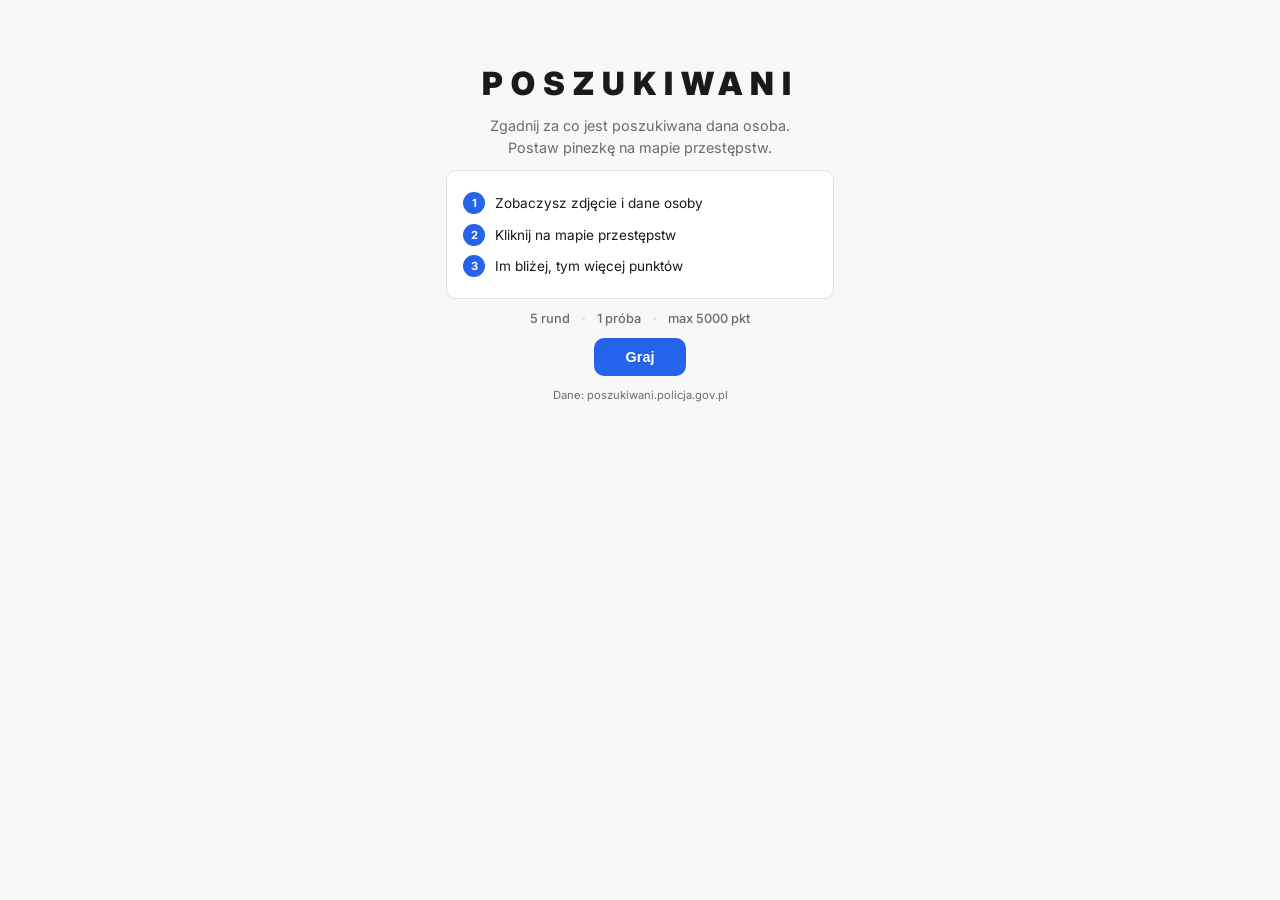
==== commit bd34b232: "design: light theme, side-by-side layout, random picks, readable map labels" ====
--- a/public/index.html
+++ b/public/index.html
@@ -6,90 +6,64 @@
     <title>Poszukiwani - Zgadnij za co</title>
     <link rel="stylesheet" href="css/style.css">
     <link rel="preconnect" href="https://fonts.googleapis.com">
-    <link href="https://fonts.googleapis.com/css2?family=Inter:wght@400;600;700;900&display=swap" rel="stylesheet">
+    <link href="https://fonts.googleapis.com/css2?family=Inter:wght@400;500;600;700;900&display=swap" rel="stylesheet">
 </head>
 <body>
     <div id="screen-start" class="screen active">
-        <div class="start-badge">DAILY GAME</div>
         <h1>POSZUKIWANI</h1>
-        <p class="subtitle">Zgadnij za co jest poszukiwana dana osoba</p>
-        <div class="start-description">
-            <div class="how-it-works">
-                <h3>Jak grać?</h3>
-                <div class="step">
-                    <span class="step-num">1</span>
-                    <span>Zobaczysz zdjęcie i dane poszukiwanej osoby</span>
-                </div>
-                <div class="step">
-                    <span class="step-num">2</span>
-                    <span>Postaw pinezkę na mapie przestępstw — zgadnij za co jest poszukiwana</span>
-                </div>
-                <div class="step">
-                    <span class="step-num">3</span>
-                    <span>Im bliżej prawidłowej odpowiedzi, tym więcej punktów!</span>
-                </div>
-            </div>
-            <div class="rules-box">
-                <span class="rule-item">5 rund</span>
-                <span class="rule-divider"></span>
-                <span class="rule-item">1 próba na rundę</span>
-                <span class="rule-divider"></span>
-                <span class="rule-item">max 5000 pkt</span>
-            </div>
+        <p class="subtitle">Zgadnij za co jest poszukiwana dana osoba.<br>Postaw pinezkę na mapie przestępstw.</p>
+        <div class="how-it-works">
+            <div class="step"><span class="step-num">1</span><span>Zobaczysz zdjęcie i dane osoby</span></div>
+            <div class="step"><span class="step-num">2</span><span>Kliknij na mapie przestępstw</span></div>
+            <div class="step"><span class="step-num">3</span><span>Im bliżej, tym więcej punktów</span></div>
         </div>
-        <button id="btn-play" class="btn-primary btn-large">Graj</button>
-        <p class="data-source">Dane z <strong>poszukiwani.policja.gov.pl</strong> — publiczny rejestr osób poszukiwanych</p>
+        <div class="rules-box">
+            <span>5 rund</span><span class="dot"></span><span>1 próba</span><span class="dot"></span><span>max 5000 pkt</span>
+        </div>
+        <button id="btn-play" class="btn-primary">Graj</button>
+        <p class="data-source">Dane: poszukiwani.policja.gov.pl</p>
     </div>
 
     <div id="screen-round" class="screen">
         <div class="round-header">
-            <div class="round-badge" id="round-counter">Runda 1/5</div>
-            <div class="round-badge" id="attempt-counter">1 próba</div>
-            <div style="text-align:right">
-                <div class="score-display" id="round-score">0</div>
-                <div class="running-total" id="running-total">Suma: 0</div>
-            </div>
+            <span id="round-counter">Runda 1/5</span>
+            <span id="round-score" class="score-display">—</span>
+            <span id="running-total" class="running-total">Suma: 0</span>
         </div>
-        <div class="round-content">
-            <div class="person-panel">
-                <div class="photo-frame">
-                    <img id="person-photo" src="" alt="Zdjęcie poszukiwanego">
-                    <div class="photo-label">POSZUKIWANY</div>
+        <div class="game-layout">
+            <div class="left-col">
+                <div class="photo-card">
+                    <img id="person-photo" src="" alt="">
                 </div>
-                <div class="person-info">
-                    <p id="person-name" class="person-name"></p>
-                    <div class="person-details">
-                        <p id="person-age"><span class="label">Wiek:</span> <span class="value"></span></p>
-                        <p id="person-gender"><span class="label">Płeć:</span> <span class="value"></span></p>
-                        <p id="person-region"><span class="label">Region:</span> <span class="value"></span></p>
-                    </div>
+                <div class="person-meta">
+                    <span id="person-name" class="person-name"></span>
+                    <span id="person-age"></span>
+                    <span id="person-region"></span>
                 </div>
             </div>
-            <div class="map-instruction">Kliknij na mapie, aby postawić pinezkę</div>
-            <div id="map-container"></div>
+            <div class="right-col">
+                <div id="map-container"></div>
+            </div>
         </div>
         <div id="feedback" class="feedback hidden"></div>
         <button id="btn-next" class="btn-primary hidden">Następna runda</button>
     </div>
 
     <div id="screen-end" class="screen">
-        <div class="end-header">
-            <h2>Wynik końcowy</h2>
-            <p id="total-score" class="total-score"></p>
-        </div>
+        <h2 class="end-title">Wynik</h2>
+        <p id="total-score" class="total-score"></p>
         <div class="stats-row" id="stats-row"></div>
         <div id="round-summary"></div>
         <div class="end-actions">
-            <button id="btn-share" class="btn-primary">Udostępnij wynik</button>
-            <p id="share-confirm" class="hidden share-confirm">Skopiowano do schowka!</p>
-            <button id="btn-replay" class="btn-secondary" disabled title="Nowa gra dostępna jutro">Zagraj ponownie jutro</button>
+            <button id="btn-share" class="btn-primary">Udostępnij</button>
+            <button id="btn-replay" class="btn-secondary">Zagraj ponownie</button>
         </div>
+        <p id="share-confirm" class="hidden share-confirm">Skopiowano!</p>
     </div>
 
     <div id="screen-error" class="screen">
-        <div class="error-icon">!</div>
-        <h2>Błąd ładowania</h2>
-        <p>Nie udało się załadować danych gry. Spróbuj odświeżyć stronę.</p>
+        <h2>Błąd</h2>
+        <p>Nie udało się załadować danych.</p>
         <p id="error-details" class="error-details"></p>
         <button class="btn-primary" onclick="location.reload()">Odśwież</button>
     </div>
--- a/public/css/style.css
+++ b/public/css/style.css
@@ -1,24 +1,22 @@
 * { margin: 0; padding: 0; box-sizing: border-box; }
 
 :root {
-    --bg: #121213;
-    --bg-surface: #1a1a1b;
-    --bg-elevated: #2c2c2e;
-    --border: #3a3a3c;
-    --text: #f5f5f5;
-    --text-dim: #818384;
-    --green: #538d4e;
-    --green-light: #6aaa64;
-    --yellow: #b59f3b;
-    --red: #d32f2f;
-    --accent: #6aaa64;
-    --radius: 8px;
+    --bg: #f8f8f8;
+    --surface: #ffffff;
+    --border: #e2e2e2;
+    --text: #1a1a1a;
+    --text-dim: #6b6b6b;
+    --green: #22a55b;
+    --yellow: #c9a227;
+    --red: #d14343;
+    --accent: #2563eb;
+    --accent-hover: #1d4ed8;
+    --radius: 10px;
 }
 
 body {
-    font-family: 'Inter', -apple-system, BlinkMacSystemFont, 'Segoe UI', sans-serif;
+    font-family: 'Inter', -apple-system, sans-serif;
     background: var(--bg);
-    background-image: radial-gradient(ellipse at 50% 0%, #1e1e2e 0%, var(--bg) 70%);
     color: var(--text);
     min-height: 100vh;
     display: flex;
@@ -26,274 +24,187 @@
     padding: 0;
 }
 
-.screen {
-    display: none;
-    width: 100%;
-    max-width: 540px;
-    padding: 1.25rem 1rem;
-    margin: 0 auto;
-}
+.screen { display: none; width: 100%; max-width: 960px; padding: 1rem; }
 .screen.active {
     display: flex;
     flex-direction: column;
     align-items: center;
-    gap: 1rem;
-}
+    gap: 0.75rem;
+}
+
+.hidden { display: none !important; }
 
 /* ===== BUTTONS ===== */
 .btn-primary {
     background: var(--accent);
     color: #fff;
     border: none;
-    padding: 0.85rem 2.5rem;
-    font-size: 1rem;
+    padding: 0.7rem 2rem;
+    font-size: 0.9rem;
     font-weight: 600;
     border-radius: var(--radius);
     cursor: pointer;
-    transition: all 0.15s;
-    letter-spacing: 0.03em;
-    text-transform: uppercase;
-}
-.btn-primary:hover { background: var(--green); transform: translateY(-1px); }
-.btn-primary:active { transform: translateY(0); }
-.btn-large { padding: 1rem 3rem; font-size: 1.05rem; }
-
+    transition: background 0.15s;
+}
+.btn-primary:hover { background: var(--accent-hover); }
 .btn-secondary {
     background: transparent;
     color: var(--text-dim);
     border: 1px solid var(--border);
-    padding: 0.65rem 1.5rem;
+    padding: 0.6rem 1.5rem;
     font-size: 0.85rem;
     font-weight: 500;
     border-radius: var(--radius);
     cursor: pointer;
 }
-.btn-secondary:disabled { opacity: 0.3; cursor: not-allowed; }
-
-.hidden { display: none !important; }
+.btn-secondary:hover { border-color: var(--text-dim); }
 
 /* ===== ANIMATIONS ===== */
 @keyframes pop-in {
-    0% { opacity: 0; transform: scale(0.3); }
-    60% { opacity: 1; transform: scale(1.08); }
-    100% { transform: scale(1); }
+    0% { opacity: 0; transform: scale(0.5); }
+    70% { transform: scale(1.05); }
+    100% { opacity: 1; transform: scale(1); }
 }
 @keyframes fade-up {
-    from { opacity: 0; transform: translateY(12px); }
+    from { opacity: 0; transform: translateY(8px); }
     to { opacity: 1; transform: translateY(0); }
 }
-@keyframes count-pulse {
-    0%, 100% { transform: scale(1); }
-    50% { transform: scale(1.15); }
-}
-@media (prefers-reduced-motion: reduce) {
-    * { animation: none !important; transition: none !important; }
-}
+@keyframes pulse { 50% { transform: scale(1.1); } }
 
 /* ===== START SCREEN ===== */
-#screen-start { text-align: center; padding-top: 2.5rem; }
-
-.start-badge {
-    background: var(--border);
+#screen-start { text-align: center; padding-top: 4rem; max-width: 420px; }
+
+h1 {
+    font-size: 2rem;
+    font-weight: 900;
+    letter-spacing: 0.25em;
     color: var(--text);
-    font-size: 0.65rem;
-    font-weight: 700;
-    letter-spacing: 0.2em;
-    padding: 0.25rem 0.75rem;
-    border-radius: 4px;
-}
-
-h1 {
-    font-size: 2.2rem;
-    font-weight: 900;
-    color: var(--text);
-    letter-spacing: 0.2em;
-    text-transform: uppercase;
-}
-
-.subtitle {
-    font-size: 0.95rem;
-    color: var(--text-dim);
-    line-height: 1.5;
-}
-
-.start-description { width: 100%; }
+}
+.subtitle { font-size: 0.9rem; color: var(--text-dim); line-height: 1.5; }
 
 .how-it-works {
-    background: var(--bg-surface);
-    border: 1px solid var(--border);
-    border-radius: var(--radius);
-    padding: 1.1rem;
+    background: var(--surface);
+    border: 1px solid var(--border);
+    border-radius: var(--radius);
+    padding: 1rem;
     text-align: left;
-    margin-bottom: 0.75rem;
-}
-.how-it-works h3 {
-    font-size: 0.7rem;
-    font-weight: 600;
-    color: var(--text-dim);
-    text-transform: uppercase;
-    letter-spacing: 0.12em;
-    margin-bottom: 0.6rem;
+    width: 100%;
 }
 .step {
     display: flex;
-    align-items: flex-start;
+    align-items: center;
     gap: 0.6rem;
-    margin-bottom: 0.5rem;
     font-size: 0.85rem;
-    color: var(--text);
-    line-height: 1.4;
-}
-.step:last-child { margin-bottom: 0; }
+    padding: 0.3rem 0;
+}
 .step-num {
-    flex-shrink: 0;
-    width: 20px;
-    height: 20px;
-    background: var(--border);
-    color: var(--text);
-    border-radius: 4px;
+    width: 22px; height: 22px;
+    background: var(--accent);
+    color: #fff;
+    border-radius: 50%;
     display: flex;
     align-items: center;
     justify-content: center;
     font-size: 0.7rem;
     font-weight: 700;
-}
-
+    flex-shrink: 0;
+}
 .rules-box {
     display: flex;
-    justify-content: center;
-    gap: 1.5rem;
-    padding: 0.6rem;
-    margin-bottom: 0.5rem;
-}
-.rule-item { font-size: 0.8rem; color: var(--text-dim); font-weight: 500; }
-.rule-divider { width: 3px; height: 3px; background: var(--border); border-radius: 50%; align-self: center; }
-
-.data-source { font-size: 0.7rem; color: var(--text-dim); margin-top: 0.75rem; }
-.data-source strong { color: var(--text-dim); font-weight: 600; }
+    gap: 0.75rem;
+    align-items: center;
+    font-size: 0.8rem;
+    color: var(--text-dim);
+    font-weight: 500;
+}
+.dot { width: 3px; height: 3px; background: var(--border); border-radius: 50%; }
+.data-source { font-size: 0.7rem; color: var(--text-dim); }
 
 /* ===== ROUND SCREEN ===== */
+#screen-round { max-width: 1100px; }
+
 .round-header {
     display: flex;
-    justify-content: space-between;
-    align-items: center;
-    width: 100%;
-    padding: 0.4rem 0;
+    align-items: center;
+    gap: 1rem;
+    width: 100%;
+    padding: 0.3rem 0;
+    font-size: 0.8rem;
+    color: var(--text-dim);
+    font-weight: 500;
     border-bottom: 1px solid var(--border);
-    margin-bottom: 0.25rem;
-}
-.round-badge {
-    font-size: 0.75rem;
-    font-weight: 600;
-    color: var(--text-dim);
-    text-transform: uppercase;
-    letter-spacing: 0.08em;
-}
-
+}
 .score-display {
-    font-size: 1.1rem;
+    font-size: 1rem;
     font-weight: 700;
     color: var(--text);
     font-variant-numeric: tabular-nums;
-}
-
+    margin-left: auto;
+}
 .running-total {
-    font-size: 0.75rem;
-    color: var(--text-dim);
-    font-weight: 500;
+    font-size: 0.8rem;
+    font-weight: 600;
+    color: var(--text-dim);
     font-variant-numeric: tabular-nums;
 }
-.running-total.pulse {
-    animation: count-pulse 300ms ease;
-}
-
-.round-content {
+.running-total.pulse { animation: pulse 250ms ease; }
+
+/* Two-column layout: photo left, map right */
+.game-layout {
+    display: flex;
+    gap: 0.75rem;
+    width: 100%;
+    height: calc(100vh - 140px);
+    min-height: 350px;
+}
+
+.left-col {
+    flex: 0 0 280px;
     display: flex;
     flex-direction: column;
-    gap: 0.6rem;
-    width: 100%;
-}
-
-.person-panel {
-    display: flex;
-    flex-direction: column;
-    gap: 0.6rem;
-    background: var(--bg-surface);
-    border: 1px solid var(--border);
-    border-radius: var(--radius);
-    padding: 0.75rem;
-    align-items: center;
-}
-
-.photo-frame {
-    position: relative;
-    width: 100%;
-    text-align: center;
-    background: #0a0a0a;
-    border-radius: 6px;
+    gap: 0.5rem;
+}
+
+.photo-card {
+    flex: 1;
+    background: var(--surface);
+    border: 1px solid var(--border);
+    border-radius: var(--radius);
     overflow: hidden;
-}
-#person-photo {
-    width: 100%;
-    max-height: 45vh;
-    object-fit: contain;
-    display: block;
-    margin: 0 auto;
-}
-.photo-label {
-    position: absolute;
-    top: 8px;
-    left: 8px;
-    background: rgba(0,0,0,0.7);
-    backdrop-filter: blur(8px);
-    -webkit-backdrop-filter: blur(8px);
-    color: var(--text);
-    font-size: 0.55rem;
-    font-weight: 700;
-    letter-spacing: 0.15em;
-    padding: 0.2rem 0.5rem;
-    border-radius: 4px;
-    border: 1px solid rgba(255,255,255,0.1);
-}
-
-.person-info {
-    display: flex;
-    flex-direction: row;
+    display: flex;
+    align-items: center;
+    justify-content: center;
+}
+.photo-card img {
+    width: 100%;
+    height: 100%;
+    object-fit: cover;
+}
+
+.person-meta {
+    display: flex;
     flex-wrap: wrap;
-    justify-content: center;
-    gap: 0.15rem 1.25rem;
-    width: 100%;
+    gap: 0.25rem 0.75rem;
+    font-size: 0.8rem;
+    color: var(--text-dim);
+    padding: 0.25rem 0;
 }
 .person-name {
-    font-size: 1rem;
+    width: 100%;
+    font-size: 0.95rem;
     font-weight: 700;
     color: var(--text);
-    width: 100%;
-    text-align: center;
-    margin-bottom: 0.1rem;
-}
-.person-details {
-    display: flex;
-    flex-direction: row;
-    gap: 1rem;
-    justify-content: center;
-    flex-wrap: wrap;
-}
-.person-details p { font-size: 0.8rem; color: var(--text-dim); }
-.person-details .label { color: var(--text-dim); }
-.person-details .value { color: var(--text); font-weight: 600; }
-
-.map-instruction {
-    text-align: center;
-    font-size: 0.75rem;
-    color: var(--text-dim);
-    letter-spacing: 0.05em;
+}
+
+.right-col {
+    flex: 1;
+    min-width: 0;
 }
 
 #map-container {
     width: 100%;
-    aspect-ratio: 4/3;
-    background: var(--bg-surface);
+    height: 100%;
+    background: var(--surface);
     border: 1px solid var(--border);
     border-radius: var(--radius);
     cursor: crosshair;
@@ -302,149 +213,107 @@
 
 .feedback {
     text-align: center;
-    padding: 0.75rem 1rem;
-    border-radius: var(--radius);
-    font-size: 0.95rem;
+    padding: 0.6rem 1rem;
+    border-radius: var(--radius);
+    font-size: 0.9rem;
     font-weight: 600;
     width: 100%;
-    animation: fade-up 300ms ease;
-}
-.feedback.green { background: rgba(83,141,78,0.2); color: var(--green-light); border: 1px solid rgba(83,141,78,0.3); }
-.feedback.yellow { background: rgba(181,159,59,0.2); color: var(--yellow); border: 1px solid rgba(181,159,59,0.3); }
-.feedback.red { background: rgba(211,47,47,0.15); color: #ef5350; border: 1px solid rgba(211,47,47,0.2); }
+    animation: fade-up 250ms ease;
+}
+.feedback.green { background: #dcfce7; color: #166534; border: 1px solid #bbf7d0; }
+.feedback.yellow { background: #fef9c3; color: #854d0e; border: 1px solid #fde68a; }
+.feedback.red { background: #fee2e2; color: #991b1b; border: 1px solid #fecaca; }
 
 /* ===== END SCREEN ===== */
-.end-header { text-align: center; padding: 0.75rem 0 0.25rem; }
-.end-header h2 {
-    font-size: 0.8rem;
+#screen-end { max-width: 500px; padding-top: 2rem; }
+
+.end-title {
+    font-size: 0.75rem;
     font-weight: 600;
     color: var(--text-dim);
     text-transform: uppercase;
     letter-spacing: 0.15em;
-    margin-bottom: 0.4rem;
 }
 .total-score {
-    font-size: 2.8rem;
+    font-size: 3rem;
     font-weight: 900;
     font-variant-numeric: tabular-nums;
-    letter-spacing: -0.02em;
-    animation: pop-in 500ms cubic-bezier(0.34, 1.56, 0.64, 1);
-}
-.total-score.green { color: var(--green-light); }
+    animation: pop-in 400ms cubic-bezier(0.34, 1.56, 0.64, 1);
+}
+.total-score.green { color: var(--green); }
 .total-score.yellow { color: var(--yellow); }
-.total-score.red { color: #ef5350; }
+.total-score.red { color: var(--red); }
 
 .stats-row {
     display: flex;
-    justify-content: center;
     gap: 2rem;
     padding: 0.5rem 0;
     border-bottom: 1px solid var(--border);
     width: 100%;
-}
-.stat-box {
-    display: flex;
-    flex-direction: column;
-    align-items: center;
-    gap: 0.15rem;
-}
+    justify-content: center;
+}
+.stat-box { text-align: center; }
 .stat-box .number {
-    font-size: 1.5rem;
+    font-size: 1.4rem;
     font-weight: 700;
     font-variant-numeric: tabular-nums;
-    color: var(--text);
 }
 .stat-box .label {
     font-size: 0.6rem;
     color: var(--text-dim);
     text-transform: uppercase;
     letter-spacing: 0.08em;
-    font-weight: 500;
 }
 
 #round-summary {
     width: 100%;
     display: flex;
     flex-direction: column;
-    gap: 0.4rem;
+    gap: 0.35rem;
 }
 .summary-row {
     display: flex;
     align-items: center;
-    gap: 0.6rem;
-    background: var(--bg-surface);
-    border: 1px solid var(--border);
-    border-radius: var(--radius);
-    padding: 0.5rem 0.65rem;
-    animation: fade-up 300ms ease backwards;
+    gap: 0.5rem;
+    background: var(--surface);
+    border: 1px solid var(--border);
+    border-radius: var(--radius);
+    padding: 0.45rem 0.6rem;
+    animation: fade-up 250ms ease backwards;
 }
 .summary-row:nth-child(1) { animation-delay: 0ms; }
-.summary-row:nth-child(2) { animation-delay: 100ms; }
-.summary-row:nth-child(3) { animation-delay: 200ms; }
-.summary-row:nth-child(4) { animation-delay: 300ms; }
-.summary-row:nth-child(5) { animation-delay: 400ms; }
-
-.summary-row img {
-    width: 36px;
-    height: 45px;
-    object-fit: cover;
-    border-radius: 4px;
-    border: 1px solid var(--border);
-}
-.summary-row .round-num {
-    font-size: 0.7rem;
-    font-weight: 700;
-    color: var(--text-dim);
-    width: 14px;
-}
-.summary-row .info { flex: 1; font-size: 0.8rem; color: var(--text-dim); }
-.summary-row .score {
-    font-weight: 700;
-    font-size: 0.95rem;
-    font-variant-numeric: tabular-nums;
-}
-.summary-row .score-bar {
-    width: 50px;
-    height: 4px;
-    background: var(--border);
-    border-radius: 2px;
-    overflow: hidden;
-}
-.summary-row .score-bar-fill {
-    height: 100%;
-    border-radius: 2px;
-    transition: width 0.6s cubic-bezier(0.25, 1, 0.5, 1);
-}
-
-.end-actions {
-    display: flex;
-    flex-direction: column;
-    align-items: center;
-    gap: 0.6rem;
-    width: 100%;
-    padding-top: 0.5rem;
-}
-.share-confirm { color: var(--green-light); font-size: 0.8rem; font-weight: 600; }
+.summary-row:nth-child(2) { animation-delay: 80ms; }
+.summary-row:nth-child(3) { animation-delay: 160ms; }
+.summary-row:nth-child(4) { animation-delay: 240ms; }
+.summary-row:nth-child(5) { animation-delay: 320ms; }
+
+.summary-row img { width: 32px; height: 40px; object-fit: cover; border-radius: 4px; }
+.summary-row .round-num { font-size: 0.7rem; font-weight: 700; color: var(--text-dim); width: 12px; }
+.summary-row .info { flex: 1; font-size: 0.78rem; color: var(--text-dim); }
+.summary-row .score { font-weight: 700; font-size: 0.9rem; font-variant-numeric: tabular-nums; }
+.summary-row .score-bar { width: 50px; height: 3px; background: var(--border); border-radius: 2px; }
+.summary-row .score-bar-fill { height: 100%; border-radius: 2px; }
+
+.end-actions { display: flex; gap: 0.5rem; padding-top: 0.5rem; }
+.share-confirm { color: var(--green); font-size: 0.8rem; font-weight: 600; }
 
 /* ===== ERROR ===== */
-.error-icon {
-    width: 48px; height: 48px; border-radius: 50%;
-    background: rgba(211,47,47,0.15); color: var(--red);
-    font-size: 1.5rem; font-weight: 900;
-    display: flex; align-items: center; justify-content: center;
-    border: 1px solid rgba(211,47,47,0.3);
-}
-.error-details {
-    color: var(--text-dim); font-size: 0.75rem; font-family: monospace;
-    background: var(--bg-surface); padding: 0.4rem 0.8rem;
-    border-radius: 4px; border: 1px solid var(--border);
-}
+.error-details { font-size: 0.75rem; color: var(--text-dim); font-family: monospace; }
 
 /* ===== MOBILE ===== */
-@media (max-width: 480px) {
-    h1 { font-size: 1.8rem; }
-    #person-photo { max-height: 38vh; }
-    .stats-row { gap: 1.25rem; }
-    .stat-box .number { font-size: 1.2rem; }
-    .total-score { font-size: 2.2rem; }
-}
+@media (max-width: 768px) {
+    .game-layout {
+        flex-direction: column;
+        height: auto;
+    }
+    .left-col {
+        flex: none;
+        flex-direction: row;
+        gap: 0.5rem;
+        align-items: center;
+    }
+    .photo-card { width: 100px; height: 130px; flex: none; }
+    .person-meta { flex: 1; }
+    #map-container { aspect-ratio: 4/3; height: auto; }
+    #screen-round { max-width: 640px; }
+}
